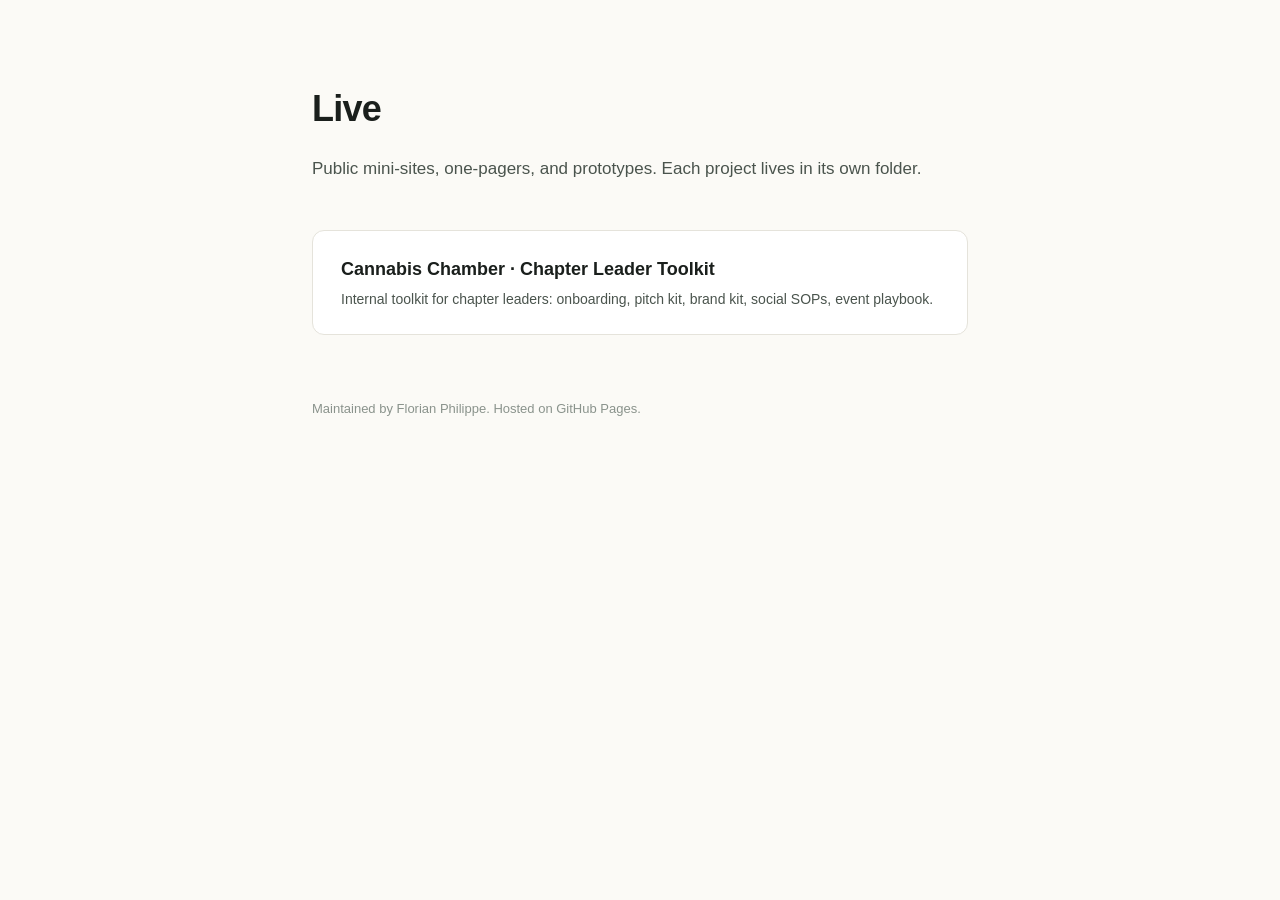
==== index.html @ 10b15636 "Initial commit: live repo with cannabis-chamber-toolkit" ====
<!doctype html>
<html lang="en">
<head>
<meta charset="utf-8">
<meta name="viewport" content="width=device-width, initial-scale=1">
<title>Live · Florian Philippe</title>
<style>
  * { box-sizing: border-box; }
  body {
    margin: 0;
    font-family: -apple-system, BlinkMacSystemFont, "Inter", "Segoe UI", sans-serif;
    background: #fbfaf6;
    color: #1a1f1c;
    line-height: 1.6;
    -webkit-font-smoothing: antialiased;
  }
  .wrap { max-width: 720px; margin: 0 auto; padding: 80px 32px; }
  h1 { font-size: 36px; font-weight: 700; letter-spacing: -0.02em; margin: 0 0 8px; }
  .lede { font-size: 17px; color: #4a544d; margin-bottom: 48px; }
  .card {
    display: block;
    padding: 24px 28px;
    border-radius: 12px;
    border: 1px solid #e5e3db;
    background: #fff;
    text-decoration: none;
    color: inherit;
    margin-bottom: 14px;
    transition: all 0.15s;
  }
  .card:hover { transform: translateY(-2px); box-shadow: 0 6px 20px rgba(0,0,0,0.06); border-color: #1a1f1c; }
  .card h2 { margin: 0 0 4px; font-size: 18px; }
  .card p { margin: 0; font-size: 14px; color: #4a544d; }
  footer { margin-top: 64px; font-size: 13px; color: #8a938c; }
</style>
</head>
<body>
<div class="wrap">
  <h1>Live</h1>
  <p class="lede">Public mini-sites, one-pagers, and prototypes. Each project lives in its own folder.</p>

  <a class="card" href="./cannabis-chamber-toolkit/">
    <h2>Cannabis Chamber · Chapter Leader Toolkit</h2>
    <p>Internal toolkit for chapter leaders: onboarding, pitch kit, brand kit, social SOPs, event playbook.</p>
  </a>

  <footer>Maintained by Florian Philippe. Hosted on GitHub Pages.</footer>
</div>
</body>
</html>
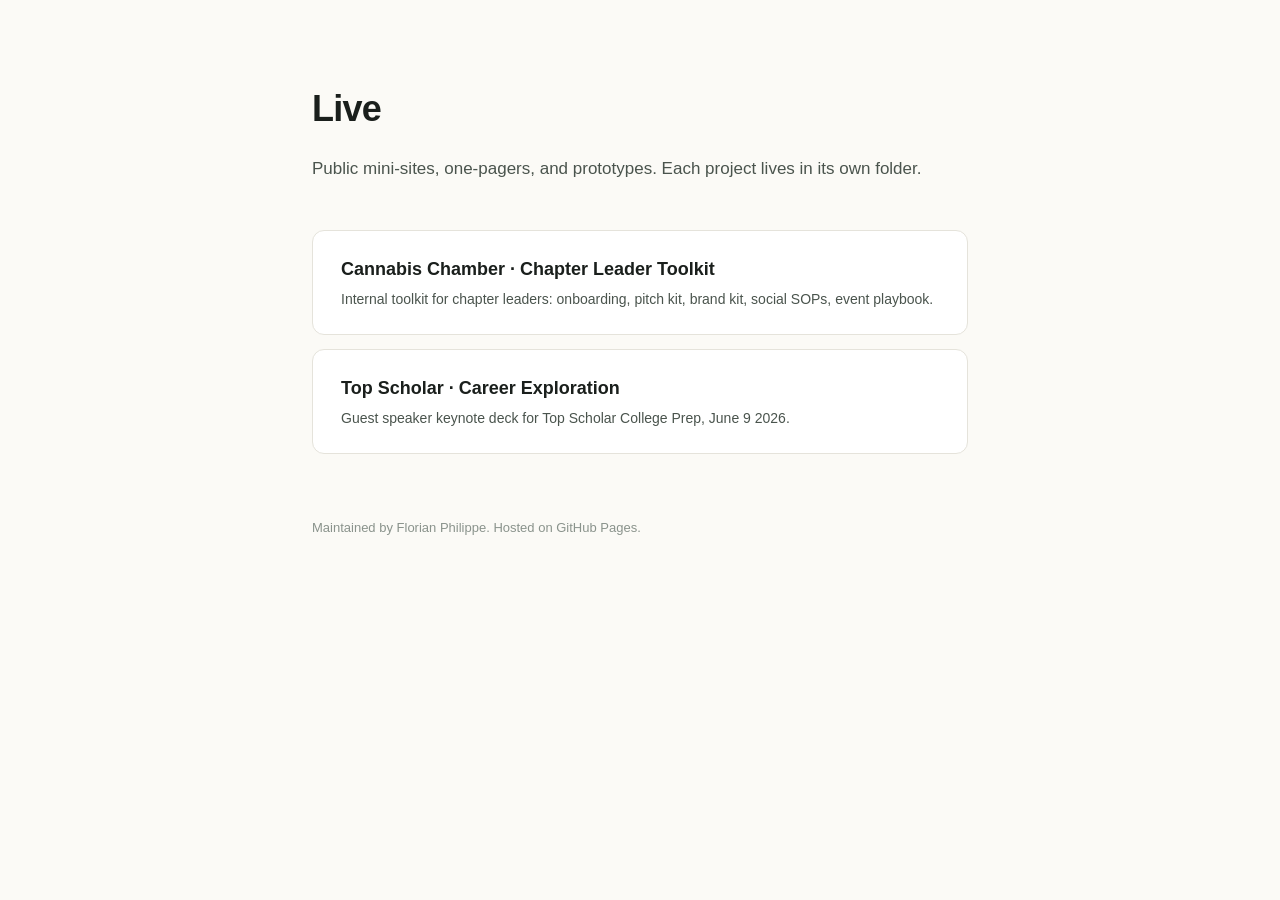
==== commit d6750658: "Add Top Scholar Career Exploration keynote deck. Host the June 9 2026 guest-speaker HTML deck on Git" ====
--- a/index.html
+++ b/index.html
@@ -44,6 +44,11 @@
     <p>Internal toolkit for chapter leaders: onboarding, pitch kit, brand kit, social SOPs, event playbook.</p>
   </a>
 
+  <a class="card" href="./top-scholar-keynote/">
+    <h2>Top Scholar · Career Exploration</h2>
+    <p>Guest speaker keynote deck for Top Scholar College Prep, June 9 2026.</p>
+  </a>
+
   <footer>Maintained by Florian Philippe. Hosted on GitHub Pages.</footer>
 </div>
 </body>
